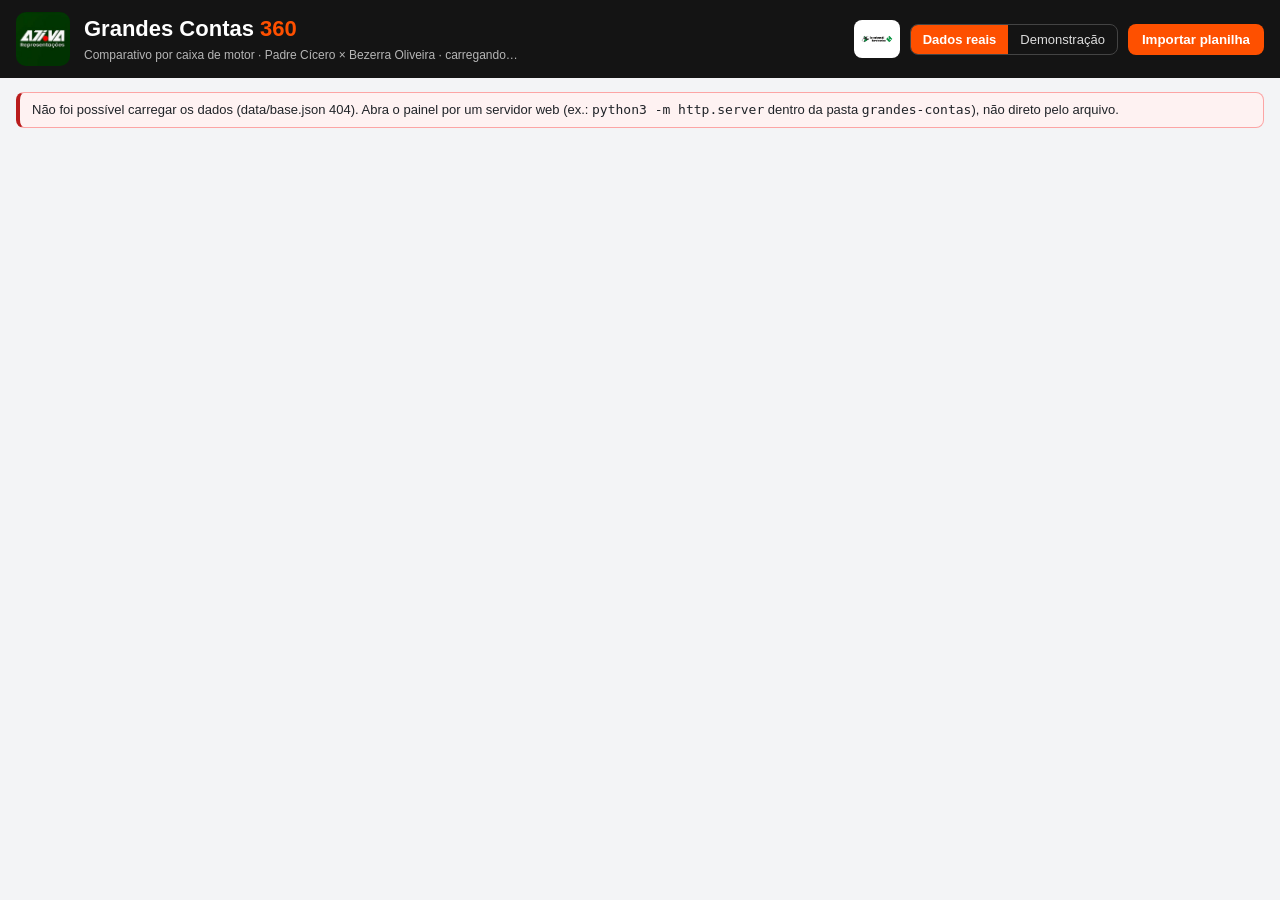
==== grandes-contas/index.html @ 0024b3e4 "Add Grandes Contas 360: painel de comparativo por caixa de motor Painel estático com oportunidades p" ====
<!DOCTYPE html>
<html lang="pt-BR">
<head>
<meta charset="UTF-8">
<meta name="viewport" content="width=device-width, initial-scale=1">
<title>Grandes Contas 360 — Comparativo por Caixa</title>
<link rel="icon" href="assets/ativa.png">
<link rel="stylesheet" href="css/style.css">
</head>
<body>
<div id="banner-demo" class="banner-demo" hidden>⚠ DADOS DE DEMONSTRAÇÃO — compras fictícias, apenas para testar o painel. Não use para decisões comerciais.</div>

<header class="topo">
  <div class="topo-in">
    <img class="logo" src="assets/ativa.png" alt="Ativa Representações">
    <div class="titulo">
      <h1>Grandes Contas <span>360</span></h1>
      <p>Comparativo por caixa de motor · Padre Cícero × Bezerra Oliveira · <span id="fonte">carregando…</span></p>
    </div>
    <div class="topo-acoes">
      <img class="logo-marca" src="assets/eurotecnica.png" alt="Eurotécnica / Euroricambi">
      <div class="seg" role="group" aria-label="Fonte de dados">
        <button id="btn-real" class="on">Dados reais</button>
        <button id="btn-demo">Demonstração</button>
      </div>
      <button id="btn-importar" class="btn-laranja">Importar planilha</button>
    </div>
  </div>
</header>

<main class="wrap">
  <section class="filtros card" aria-label="Filtros">
    <div class="linha">
      <label class="campo grande"><span>Cliente analisado</span><div id="cb-cliente" class="combo"></div></label>
      <label class="campo"><span>Referência 1</span><div id="cb-r1" class="combo"></div></label>
      <label class="campo"><span>Referência 2</span><div id="cb-r2" class="combo"></div></label>
      <label class="campo pequeno"><span>Período — de</span><input type="date" id="per-ini"></label>
      <label class="campo pequeno"><span>até</span><input type="date" id="per-fim"></label>
    </div>
    <div class="linha">
      <label class="campo"><span>Caixa de motor</span><select id="f-caixa"></select></label>
      <label class="campo"><span>Marca</span><select id="f-marca"></select></label>
      <label class="campo"><span>Família</span><select id="f-familia"></select></label>
      <label class="campo pequeno"><span>Curva</span><select id="f-curva"></select></label>
      <label class="campo"><span>Produto (código)</span><div id="cb-produto" class="combo"></div></label>
      <label class="campo grande"><span>Pesquisar</span><input type="search" id="f-busca" placeholder="código, descrição, aplicação…"></label>
      <button id="btn-limpar" class="btn-link" title="Limpar filtros (mantém cliente e referências)">limpar filtros</button>
    </div>
    <div class="chips-titulo">Caixas de motor <small>— clique para carregar os produtos</small></div>
    <div id="chips-caixas" class="chips"></div>
  </section>

  <section id="avisos" class="avisos"></section>

  <section class="kpis" id="kpis"></section>

  <section class="comp card">
    <div class="comp-col">
      <h3>Comparativo de cobertura do mix</h3>
      <div id="comp-barras"></div>
      <p class="nota" id="comp-nota"></p>
    </div>
    <div class="comp-col">
      <h3>Cobertura do cliente por curva</h3>
      <div id="curvas" class="curvas"></div>
    </div>
  </section>

  <section class="card tabela-card">
    <div class="visoes" id="visoes" role="tablist" aria-label="Visão"></div>
    <div class="tab-info"><span id="tab-contagem"></span><span class="legenda">
      <i class="dot verde"></i>Comprou <i class="dot vermelho"></i>Nunca comprou <i class="dot laranja"></i>Oportunidade <i class="dot cinza"></i>Sem histórico suficiente</span></div>
    <div class="tabela-scroll"><table id="tabela"><thead></thead><tbody></tbody></table></div>
  </section>
</main>

<aside id="drawer" class="drawer" hidden aria-label="Detalhes do produto">
  <div class="drawer-in"><button class="fechar" id="drawer-fechar" aria-label="Fechar">×</button><div id="drawer-corpo"></div></div>
</aside>

<dialog id="dlg-importar">
  <form method="dialog" class="dlg-in">
    <h2>Importar base comercial</h2>
    <p class="nota">Aceita <b>.xlsx</b> ou <b>.csv</b>. Os dados importados ficam só neste navegador (somem ao recarregar). Os produtos são ligados às vendas pelo <b>código</b>.</p>
    <fieldset><legend>1 · Cadastro de produtos <small>(opcional — mantém o atual se vazio)</small></legend>
      <p class="nota">Colunas: código, descrição, marca, caixa de motor, família <small>(curva, aplicação, montadora opcionais)</small>. Uma linha por produto × caixa.</p>
      <input type="file" id="imp-cadastro" accept=".xlsx,.xls,.csv"></fieldset>
    <fieldset><legend>2 · Histórico de vendas</legend>
      <p class="nota">Colunas: cliente, código do produto, data da compra, quantidade <small>(valor, NF, vendedor opcionais)</small>.</p>
      <input type="file" id="imp-vendas" accept=".xlsx,.xls,.csv"></fieldset>
    <div id="imp-resultado" class="nota"></div>
    <div class="dlg-btns"><button value="cancel" class="btn-link">Fechar</button><button type="button" id="imp-aplicar" class="btn-laranja">Ler e aplicar</button></div>
  </form>
</dialog>

<script type="module" src="js/app.js"></script>
</body>
</html>
---- grandes-contas/css/style.css ----
:root{--laranja:#FE5000;--laranja-esc:#CC4000;--laranja-cl:#FFF1EA;--bg:#F3F4F6;--card:#fff;--borda:#E2E4E8;--txt:#1F2328;--dim:#6B7280;
--verde:#15803D;--verde-bg:#DCFCE7;--verm:#B91C1C;--verm-bg:#FEE2E2;--cinza:#6B7280;--cinza-bg:#EEF0F3;--lj-bg:#FFEDD5;--topo:#141414}
*{box-sizing:border-box}
body{margin:0;font:14px/1.4 -apple-system,BlinkMacSystemFont,"Segoe UI",Roboto,Arial,sans-serif;background:var(--bg);color:var(--txt)}
.banner-demo{background:#FFE08A;color:#5a3d00;text-align:center;font-weight:700;padding:8px 12px;position:sticky;top:0;z-index:50;border-bottom:2px solid #E0A800}
.topo{background:var(--topo);color:#fff}
.topo-in{max-width:1500px;margin:0 auto;padding:12px 16px;display:flex;gap:14px;align-items:center;flex-wrap:wrap}
.logo{width:54px;height:54px;border-radius:10px;object-fit:cover}
.titulo h1{margin:0;font-size:22px;font-weight:700}.titulo h1 span{color:var(--laranja)}
.titulo p{margin:2px 0 0;color:#b6b6b6;font-size:12px}
.topo-acoes{margin-left:auto;display:flex;gap:10px;align-items:center;flex-wrap:wrap}
.logo-marca{height:38px;background:#fff;border-radius:8px;padding:2px 6px}
.seg{display:flex;border:1px solid #444;border-radius:8px;overflow:hidden}
.seg button{background:transparent;color:#ddd;border:0;padding:7px 12px;cursor:pointer;font-size:13px}
.seg button.on{background:var(--laranja);color:#fff;font-weight:600}
.btn-laranja{background:var(--laranja);color:#fff;border:0;border-radius:8px;padding:8px 14px;font-weight:600;cursor:pointer}
.btn-laranja:hover{background:var(--laranja-esc)}
.btn-link{background:none;border:0;color:var(--laranja-esc);cursor:pointer;text-decoration:underline;font-size:13px;align-self:flex-end;padding:8px}
.wrap{max-width:1500px;margin:0 auto;padding:14px 16px 40px;display:flex;flex-direction:column;gap:14px}
.card{background:var(--card);border:1px solid var(--borda);border-radius:10px;padding:14px}
.filtros .linha{display:flex;gap:10px;flex-wrap:wrap;margin-bottom:10px}
.campo{display:flex;flex-direction:column;gap:3px;min-width:150px;flex:1 1 170px}
.campo.grande{flex:2 1 260px}.campo.pequeno{flex:0 1 130px;min-width:110px}
.campo>span{font-size:11px;font-weight:700;color:var(--laranja-esc);text-transform:uppercase;letter-spacing:.03em}
select,input[type=date],input[type=search],.combo input{width:100%;padding:8px 10px;border:1.5px solid var(--laranja);border-radius:8px;background:#fff;font-size:13px;color:var(--txt);min-height:36px}
select:focus,input:focus{outline:2px solid #FFC9AD}
.combo{position:relative}.combo ul{position:absolute;z-index:30;left:0;right:0;top:100%;margin:2px 0 0;padding:0;list-style:none;background:#fff;border:1px solid var(--borda);border-radius:8px;box-shadow:0 8px 24px #0002;max-height:300px;overflow:auto}
.combo li{padding:7px 10px;cursor:pointer;border-bottom:1px solid #f1f1f1;font-size:13px}.combo li small{color:var(--dim);display:block}
.combo li:hover,.combo li.sel{background:var(--laranja-cl)}.combo li.vazio{color:var(--dim);cursor:default}
.chips-titulo{font-size:11px;font-weight:700;color:var(--dim);text-transform:uppercase;margin:4px 0 6px}.chips-titulo small{text-transform:none;font-weight:400}
.chips{display:flex;flex-wrap:wrap;gap:6px 14px}
.grupo{display:flex;flex-wrap:wrap;gap:5px;align-items:center}.grupo b{font-size:11px;color:var(--dim);margin-right:2px}
.chip{border:1.5px solid var(--laranja);background:#fff;color:var(--laranja-esc);border-radius:999px;padding:3px 10px;font-size:12px;font-weight:600;cursor:pointer}
.chip small{opacity:.75;font-weight:500;margin-left:3px}.chip:hover{background:var(--laranja-cl)}.chip.on{background:var(--laranja);color:#fff}
.avisos{display:flex;flex-direction:column;gap:6px}.aviso{background:#FFF7E6;border:1px solid #F6D58A;border-left:4px solid #E0A800;border-radius:8px;padding:8px 12px;font-size:13px}
.aviso.erro{background:#FEF2F2;border-color:#FCA5A5;border-left-color:var(--verm)}
.kpis{display:grid;grid-template-columns:repeat(auto-fit,minmax(170px,1fr));gap:10px}
.kpi{background:#fff;border:1.5px solid var(--borda);border-top:4px solid var(--laranja);border-radius:10px;padding:10px 14px}
.kpi .v{font-size:30px;font-weight:800;line-height:1.1}.kpi .r{font-size:12px;color:var(--dim);margin-top:2px}
.kpi.destaque{border-color:var(--laranja);background:var(--laranja-cl)}.kpi.destaque .v{color:var(--laranja-esc)}
.kpi.verde{border-top-color:var(--verde)}.kpi.verm{border-top-color:var(--verm)}.kpi.cinza{border-top-color:var(--cinza)}
.comp{display:grid;grid-template-columns:1.2fr 1fr;gap:24px}
@media(max-width:900px){.comp{grid-template-columns:1fr}}
h3{margin:0 0 10px;font-size:13px;text-transform:uppercase;color:var(--dim);letter-spacing:.04em}
.barra{display:grid;grid-template-columns:150px 1fr 90px;gap:8px;align-items:center;margin:7px 0;font-size:13px}
.barra .trilho{height:16px;background:var(--cinza-bg);border-radius:8px;overflow:hidden}.barra .fill{height:100%;background:var(--laranja);border-radius:8px}
.barra.ref .fill{background:#6B7280}.barra .nome{font-weight:600;overflow:hidden;text-overflow:ellipsis;white-space:nowrap}
.barra .num{text-align:right;color:var(--dim)}.barra .num b{color:var(--txt)}
.nota{color:var(--dim);font-size:12px;margin:6px 0 0}
.curvas{display:grid;grid-template-columns:repeat(auto-fit,minmax(110px,1fr));gap:8px}
.curva{border:1.5px solid var(--borda);border-radius:8px;padding:8px 10px}.curva b{font-size:20px;display:block}.curva small{color:var(--dim)}
.curva .mini{height:5px;background:var(--cinza-bg);border-radius:3px;margin-top:5px}.curva .mini i{display:block;height:100%;border-radius:3px;background:var(--laranja)}
.visoes{display:flex;flex-wrap:wrap;gap:6px;margin-bottom:8px}
.visao{border:1.5px solid var(--borda);background:#fff;border-radius:8px;padding:6px 11px;font-size:12.5px;cursor:pointer;font-weight:600;color:var(--txt)}
.visao b{background:var(--cinza-bg);border-radius:999px;padding:0 7px;margin-left:5px;font-size:11px}
.visao.on{background:var(--laranja);border-color:var(--laranja);color:#fff}.visao.on b{background:#fff3;color:#fff}
.visao.opp{border-color:var(--laranja)}
.tab-info{display:flex;justify-content:space-between;flex-wrap:wrap;gap:6px;font-size:12px;color:var(--dim);margin-bottom:6px}
.legenda i.dot{display:inline-block;width:10px;height:10px;border-radius:50%;margin:0 4px 0 10px;vertical-align:middle}
.dot.verde{background:var(--verde)}.dot.vermelho{background:var(--verm)}.dot.laranja{background:var(--laranja)}.dot.cinza{background:var(--cinza)}
.tabela-scroll{overflow:auto;max-height:72vh;border:1px solid var(--borda);border-radius:8px}
table{border-collapse:collapse;width:100%;min-width:1000px;font-size:13px}
th{position:sticky;top:0;background:#F9FAFB;text-align:left;padding:8px;border-bottom:2px solid var(--borda);font-size:11.5px;text-transform:uppercase;color:var(--dim);cursor:pointer;white-space:nowrap;z-index:2}
th:hover{color:var(--laranja-esc)}th small{display:block;text-transform:none;font-weight:400;max-width:170px;overflow:hidden;text-overflow:ellipsis}
td{padding:7px 8px;border-bottom:1px solid #eee;vertical-align:middle}
tbody tr{cursor:pointer}tbody tr:hover{background:#FAFAFA}
tr.laranja{background:#FFF8F2}tr.laranja:hover{background:#FFF0E5}
td.cod{font-family:ui-monospace,Menlo,Consolas,monospace;white-space:nowrap;border-left:5px solid var(--marca,#999);font-weight:600}
.marca{display:inline-block;border-radius:6px;padding:2px 8px;font-size:11.5px;font-weight:700;white-space:nowrap}
.pill{display:inline-flex;flex-direction:column;border-radius:8px;padding:3px 9px;font-size:12px;font-weight:700;line-height:1.25;white-space:nowrap}
.pill small{font-weight:500;opacity:.85}
.pill.verde{background:var(--verde-bg);color:var(--verde)}.pill.vermelho{background:var(--verm-bg);color:var(--verm)}
.pill.cinza{background:var(--cinza-bg);color:var(--cinza)}.pill.laranja{background:var(--laranja);color:#fff}
.pill.susp{background:#fff;border:1px dashed var(--cinza);color:var(--cinza)}
.vazio-tab{padding:30px;text-align:center;color:var(--dim)}
.tag{font-size:10.5px;background:#fff;border:1px solid var(--borda);border-radius:4px;padding:0 5px;margin-left:5px;color:var(--dim)}
/* Drawer */
.drawer{position:fixed;inset:0;background:#0006;z-index:60;display:flex;justify-content:flex-end}.drawer[hidden]{display:none}
.drawer-in{background:#fff;width:min(620px,100%);height:100%;overflow:auto;padding:18px 18px 40px;position:relative}
.fechar{position:absolute;right:10px;top:6px;background:none;border:0;font-size:30px;cursor:pointer;color:var(--dim)}
.drawer h2{margin:0 30px 4px 0;font-size:17px}.drawer .sub{color:var(--dim);font-size:12px;margin-bottom:10px}
.dl{display:grid;grid-template-columns:130px 1fr;gap:4px 10px;font-size:13px;margin:10px 0}.dl dt{color:var(--dim)}.dl dd{margin:0}
.hist{margin:14px 0}.hist h4{margin:0 0 4px;font-size:13px}.hist table{min-width:0;font-size:12px}.hist th{position:static;cursor:default}
dialog{border:0;border-radius:12px;padding:0;max-width:560px;width:calc(100% - 24px);box-shadow:0 20px 60px #0006}dialog::backdrop{background:#0007}
.dlg-in{padding:18px}.dlg-in h2{margin:0 0 6px}fieldset{border:1px solid var(--borda);border-radius:8px;margin:10px 0}
.dlg-btns{display:flex;justify-content:flex-end;gap:10px;margin-top:12px}
@media(max-width:640px){.barra{grid-template-columns:100px 1fr 70px}.kpi .v{font-size:24px}.logo-marca{display:none}}
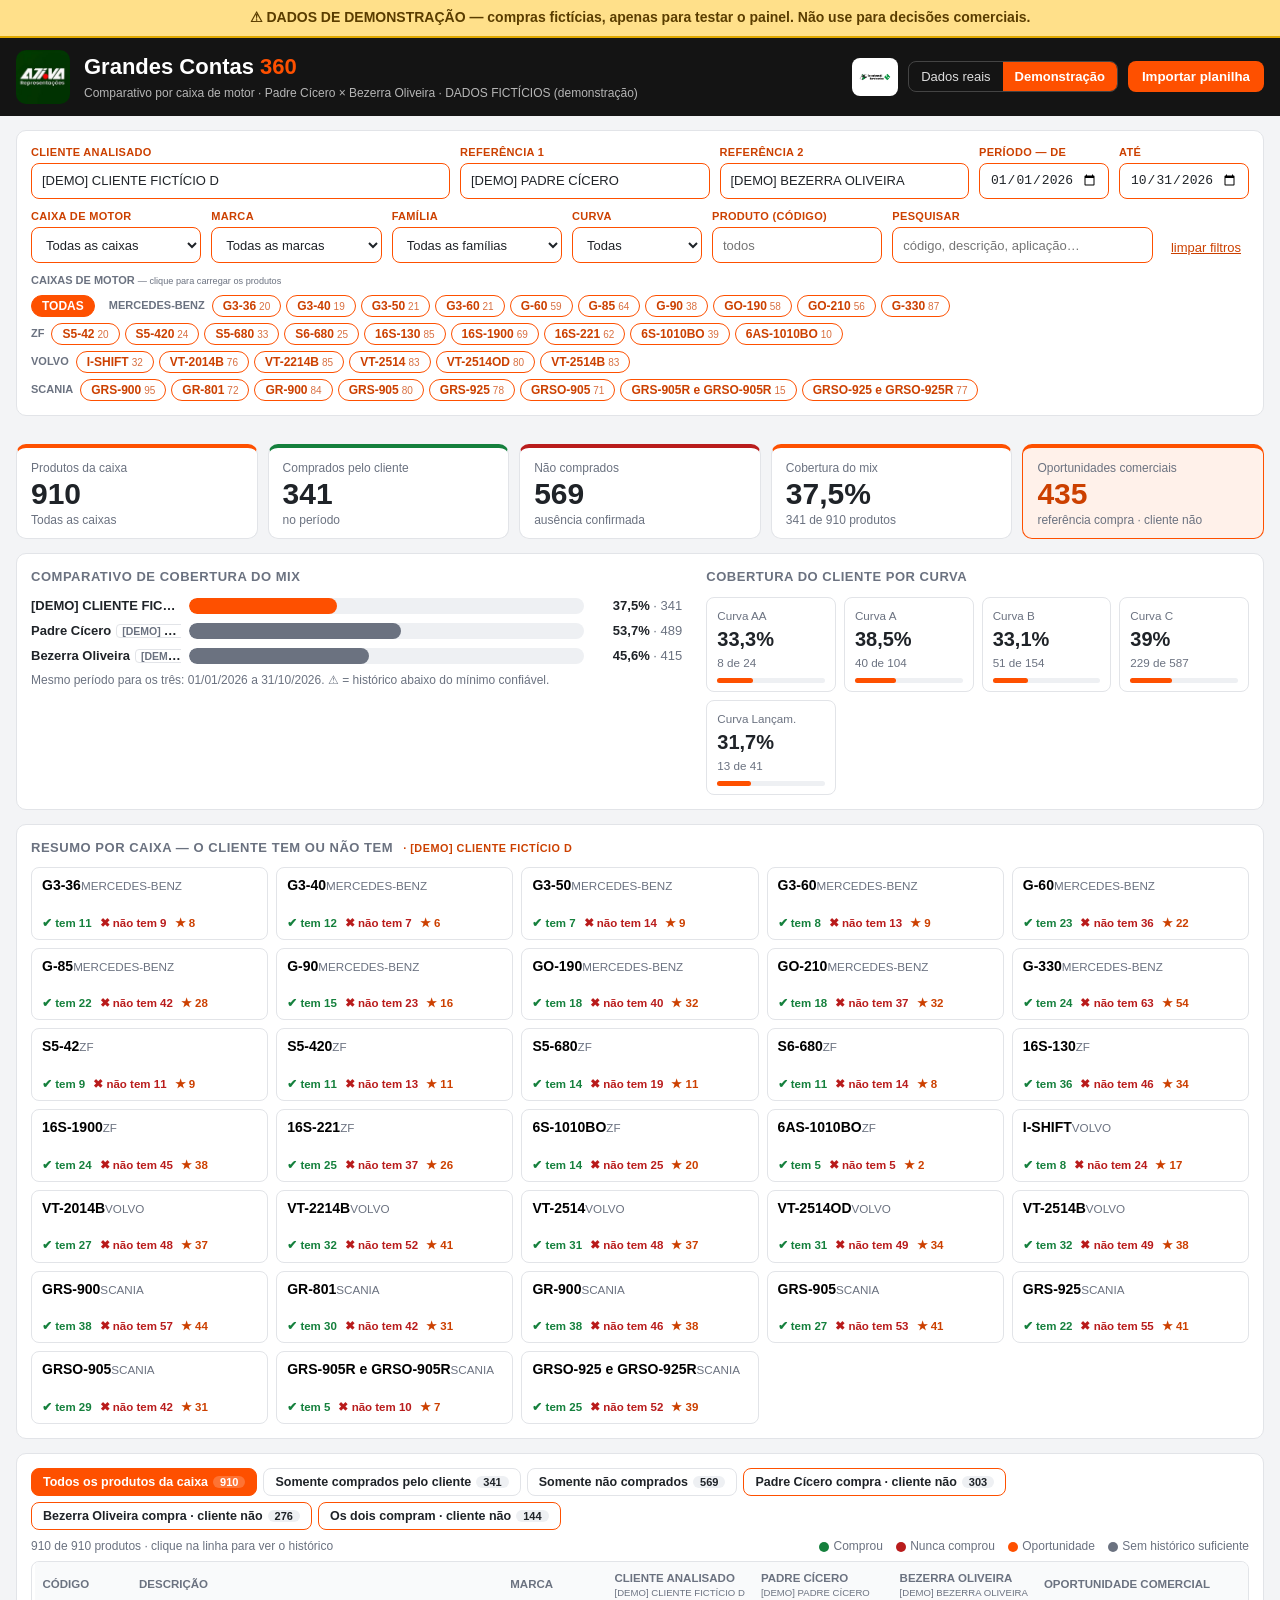
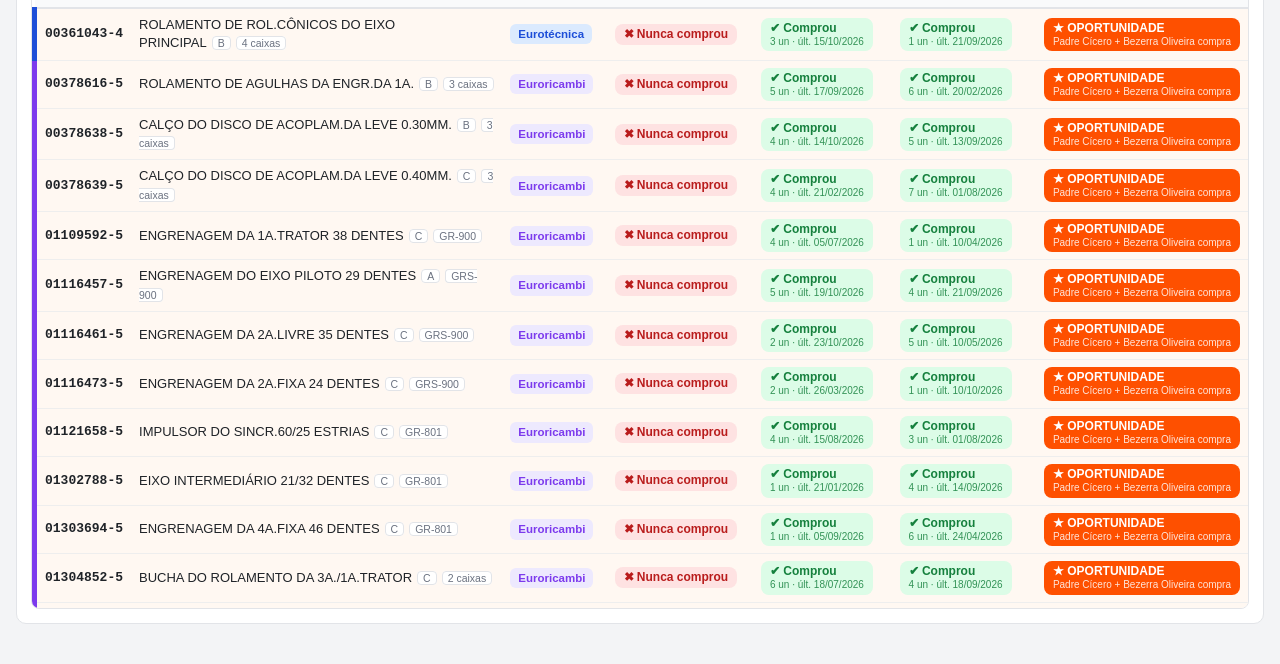
==== commit 86d189e0: "Add per-box summary: client has / does not have, click to open box Co-Authored-By: Claude Sonnet 5.5" ====
--- a/grandes-contas/index.html
+++ b/grandes-contas/index.html
@@ -66,6 +66,11 @@
     </div>
   </section>
 
+  <section class="card resumo">
+    <h3>Resumo por caixa — o cliente tem ou não tem <small id="resumo-info"></small></h3>
+    <div id="resumo-caixas" class="resumo-grid"></div>
+  </section>
+
   <section class="card tabela-card">
     <div class="visoes" id="visoes" role="tablist" aria-label="Visão"></div>
     <div class="tab-info"><span id="tab-contagem"></span><span class="legenda">
--- a/grandes-contas/css/style.css
+++ b/grandes-contas/css/style.css
@@ -85,3 +85,11 @@
 .dlg-in{padding:18px}.dlg-in h2{margin:0 0 6px}fieldset{border:1px solid var(--borda);border-radius:8px;margin:10px 0}
 .dlg-btns{display:flex;justify-content:flex-end;gap:10px;margin-top:12px}
 @media(max-width:640px){.barra{grid-template-columns:100px 1fr 70px}.kpi .v{font-size:24px}.logo-marca{display:none}}
+.resumo h3 small{text-transform:none;font-weight:600;color:var(--laranja-esc);margin-left:6px}
+.resumo-grid{display:grid;grid-template-columns:repeat(auto-fill,minmax(230px,1fr));gap:8px}
+.rc{text-align:left;background:#fff;border:1.5px solid var(--borda);border-radius:8px;padding:8px 10px;cursor:pointer;display:flex;flex-direction:column;gap:5px;font:inherit}
+.rc:hover{border-color:var(--laranja);background:var(--laranja-cl)}.rc.on{border-color:var(--laranja);box-shadow:0 0 0 2px #FFC9AD}
+.rc-h{display:flex;justify-content:space-between;align-items:baseline}.rc-h small{color:var(--dim)}
+.rc-bar{display:flex;height:9px;border-radius:5px;overflow:hidden;background:var(--cinza-bg)}.rc-bar i{display:block;height:100%}
+.rc-bar .v{background:var(--verde)}.rc-bar .c{background:#B8BEC8}.rc-bar .r{background:var(--verm)}
+.rc-n{font-size:11.5px;display:flex;flex-wrap:wrap;gap:2px 8px}.rc-n .t{color:var(--verde);font-weight:700}.rc-n .n{color:var(--verm);font-weight:700}.rc-n .s{color:var(--cinza)}.rc-n .o{color:var(--laranja-esc);font-weight:700}
